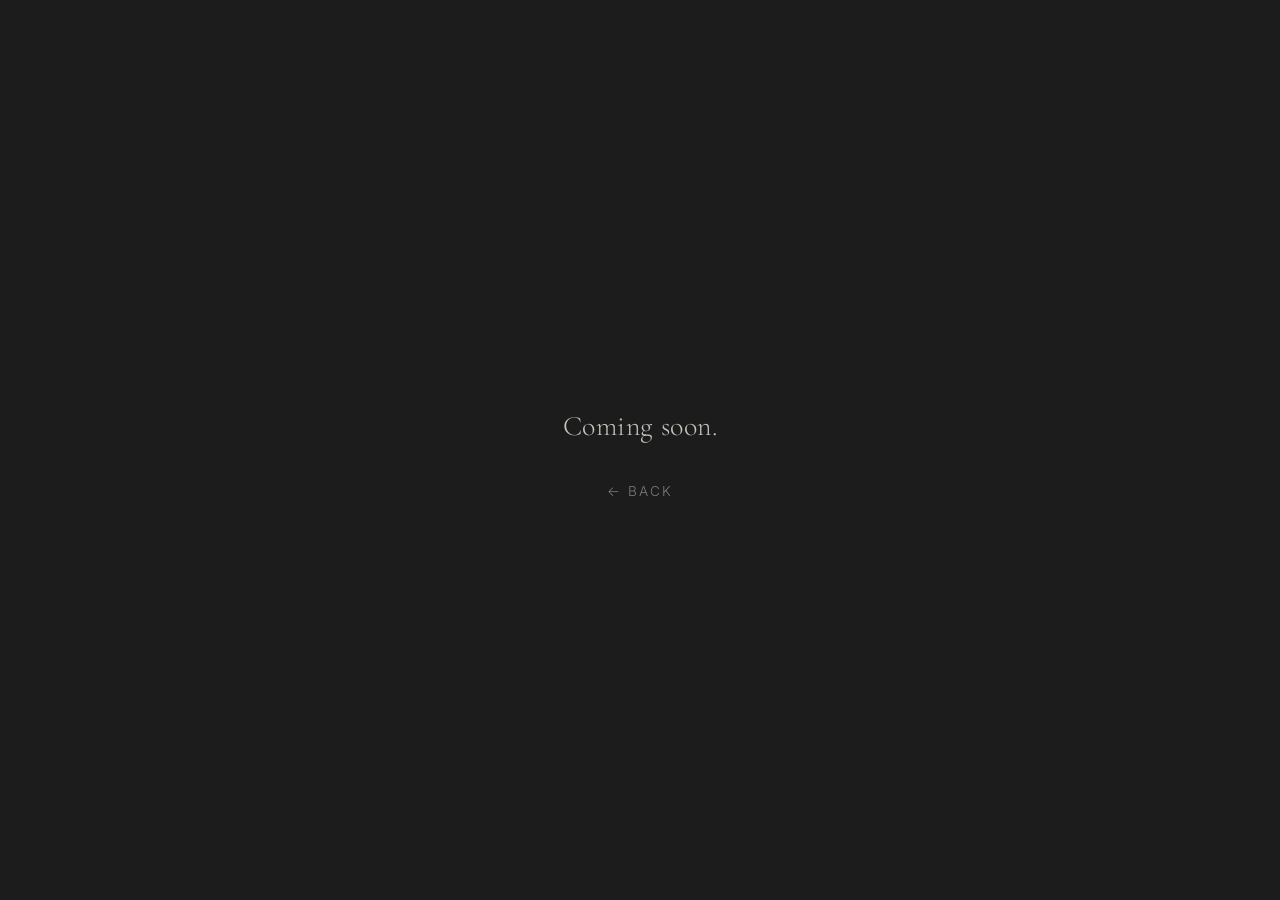
==== projects/index.html @ 2df5ca6d "projects page" ====
<!DOCTYPE html>
<html lang="en">
<head>
  <meta charset="UTF-8" />
  <meta name="viewport" content="width=device-width, initial-scale=1.0" />
  <title>Projects — Architesh Prasad</title>
  <link rel="stylesheet" href="../style.css" />
  <link rel="preconnect" href="https://fonts.googleapis.com" />
  <link rel="preconnect" href="https://fonts.gstatic.com" crossorigin />
  <link href="https://fonts.googleapis.com/css2?family=Cormorant+Garamond:wght@300;400&family=Inter:wght@300;400&display=swap" rel="stylesheet" />
</head>
<body>
  <section class="about">
    <div class="about-inner">
      <p class="about-text">Coming soon.</p>
      <a href="/" class="resume-link">← Back</a>
    </div>
  </section>
</body>
</html>
---- style.css ----
/* ── Reset ── */
*, *::before, *::after { margin: 0; padding: 0; box-sizing: border-box; }

html { overflow-y: scroll; scroll-behavior: smooth; }

body {
  font-family: 'Inter', sans-serif;
  background: #1c1c1c;
  color: #d4d0c8;
  overflow-x: hidden;
}

/* ── Hero ── */
.hero {
  position: relative;
  width: 100%;
  height: 100vh;
  overflow: hidden;
  display: flex;
  align-items: center;
  justify-content: center;
}

.hero-bg {
  position: absolute;
  inset: -10%;

  /* tiny blurred placeholder first, full image second */
  background-image:
    url('website_hero-small.jpg'),
    url('website_hero.webp');

  background-size: cover;
  background-position: center;
  background-color: #2a2a2a;

  transform: scale(1.12);
  transform-origin: center center;
  transition: transform 0.05s linear;
  will-change: transform;
}

.hero-bg::before {
  content: '';
  position: absolute;
  inset: 0;
  background-image: url('website_hero.webp');
  background-size: cover;
  background-position: center;
  opacity: 0;
  animation: heroImageFade 900ms ease-out forwards;
}

.hero-bg::after {
  content: '';
  position: absolute;
  inset: 0;
  background: rgba(0, 0, 0, 0.35);
}

@keyframes heroImageFade {
  to { opacity: 1; }
}

.hero-content {
  position: relative;
  z-index: 2;
  text-align: center;
  pointer-events: none;
}

.name {
  font-family: 'Inter', sans-serif;
  font-weight: 300;
  font-size: clamp(3rem, 10vw, 9rem);
  letter-spacing: 0.12em;
  color: #f0ece4;
  text-transform: none;
}

.scroll-hint {
  position: absolute;
  bottom: 2rem;
  left: 50%;
  transform: translateX(-50%);
  z-index: 2;
  color: rgba(240, 236, 228, 0.5);
  font-size: 1.4rem;
  animation: bob 2s ease-in-out infinite;
  pointer-events: none;
}

@keyframes bob {
  0%, 100% { transform: translateX(-50%) translateY(0); }
  50%       { transform: translateX(-50%) translateY(8px); }
}

/* ── About ── */
.about {
  position: relative;
  min-height: 100vh;
  background: #1c1c1c;
  display: flex;
  align-items: center;
  justify-content: center;
  padding: 6rem 2rem;
}

.about-inner {
  max-width: 640px;
  text-align: center;
  z-index: 1;
  display: flex;
  flex-direction: column;
  align-items: center;
}

.about-text {
  font-family: 'Cormorant Garamond', serif;
  font-size: clamp(1.25rem, 2.5vw, 1.75rem);
  font-weight: 300;
  line-height: 1.8;
  color: #c8c4bc;
  letter-spacing: 0.02em;
}

/* ── Hotty Toddy! ── */
.hotty-toddy {
  text-decoration: none;
  color: inherit;
}

.hotty, .toddy {
  transition: color 0.3s ease, font-weight 0.3s ease, font-size 0.3s ease;
}

.hotty-toddy:hover .hotty {
  color: #CE2029;
  font-weight: 640000;
  font-size: 1.03em;
}

.hotty-toddy:hover .toddy {
  color: #003087;
  font-weight: 640000;
  font-size: 1.03em;
}

/* ── Resume link in about me paragraph ── */
.resume-link {
  display: inline-block;
  margin-top: 2rem;
  font-family: 'Inter', sans-serif;
  font-weight: 300;
  font-size: 0.85rem;
  letter-spacing: 0.15em;
  color: rgba(240, 236, 228, 0.45);
  text-decoration: none;
  text-transform: uppercase;
  transition: color 0.3s ease;
}

.resume-link:hover {
  color: #f0ece4;
}

/* ── Social icons — fixed top right ── */
.social-links {
  position: fixed;
  top: 1.75rem;
  right: 2rem;
  z-index: 100;
  display: flex;
  gap: 1.1rem;
  align-items: center;
}

.social-links a {
  color: rgba(240, 236, 228, 0.45);
  text-decoration: none;
  transition: color 0.3s ease;
  display: flex;
  align-items: center;
}

.social-links a:hover {
  color: #f0ece4;
}

.social-links svg {
  width: 1.3rem;
  height: 1.3rem;
}

/* ── Instagram gradient animation ── */
@keyframes igGradient {
  0%   { color: #f58529; }
  25%  { color: #dd2a7b; }
  50%  { color: #8134af; }
  75%  { color: #515bd4; }
  100% { color: #f58529; }
}

.social-links a[aria-label="Instagram"] svg {
  transition: color 0.3s ease;
}

.social-links a[aria-label="Instagram"]:hover svg {
  animation: igGradient 3s linear infinite;
}

/* -- Linkedin fill animation -- */
.social-links a[aria-label="LinkedIn"] svg {
  transition: color 0.4s ease, background 0.4s ease;
  border-radius: 3px;
}

.social-links a[aria-label="LinkedIn"] svg rect {
  transition: fill 0.4s ease, stroke 0.4s ease;
}

.social-links a[aria-label="LinkedIn"] svg line,
.social-links a[aria-label="LinkedIn"] svg path {
  transition: stroke 0.4s ease;
}

.social-links a[aria-label="LinkedIn"]:hover svg {
  color: #0077B5;
  background: #0077B5;
}

.social-links a[aria-label="LinkedIn"]:hover svg rect {
  fill: #0077B5;
  stroke: #0077B5;
}

.social-links a[aria-label="LinkedIn"]:hover svg line,
.social-links a[aria-label="LinkedIn"]:hover svg path {
  stroke: #ffffff;
}

/* -- Email flip open animation */
.social-links a[aria-label="Email"] svg {
  overflow: visible;
}

.social-links a[aria-label="Email"] svg polyline {
  transform-origin: center center;
  transition: transform 0.3s ease;
}

.social-links a[aria-label="Email"]:hover svg polyline {
  transform: translateY(-16px) rotateX(180deg);
}

/* ──------------------------ Resume page ──----------------- */
.resume-page {
  position: relative;
  width: 100%;
  height: 100vh;
  background: #1c1c1c;
}

.resume-frame {
  width: 100%;
  height: 100%;
  border: none;
}

.resume-download {
  position: fixed;
  top: 1.75rem;
  right: 2rem;
  z-index: 100;
  color: rgba(240, 236, 228, 0.45);
  transition: color 0.3s ease;
  display: flex;
  align-items: center;
}

.resume-download:hover {
  color: #f0ece4;
}

.resume-download svg {
  width: 1.3rem;
  height: 1.3rem;
}


/* ── Download icon animation ── */
.dl-icon {
  width: 1.3rem;
  height: 1.3rem;
  overflow: visible;
}

/* Ring starts as just the bottom arc (like a tray), expands to full circle on hover */
.dl-ring {
  stroke-dasharray: 56.5; /* full circumference of r=9 circle */
  stroke-dashoffset: 42.4; /* hides ~75% so only bottom arc shows */
  transform-origin: center;
  transform: rotate(-45deg);
  transition: stroke-dashoffset 0.4s ease 0.2s, transform 0.4s ease 0.2s;
}

.dl-shaft {
  transition: transform 0.3s ease;
  transform-origin: center;
}

.dl-arrow {
  transition: transform 0.3s ease;
  transform-origin: center;
}

/* On hover: arrow drops down, ring completes */
.resume-download:hover .dl-shaft {
  transform: translateY(2px);
}

.resume-download:hover .dl-arrow {
  transform: translateY(2px);
}

.resume-download:hover .dl-ring {
  stroke-dashoffset: 0;
  transform: rotate(-45deg);
}


/* ──----------------- Protein toggle (main page)──------------------- */
.protein-toggle {
  background: none;
  border: none;
  cursor: pointer;
  padding: 0;
  display: flex;
  align-items: center;
  color: rgba(240, 236, 228, 0.45);
  transition: color 0.3s ease;
}

.protein-toggle:hover {
  color: #f0ece4;
}

.protein-toggle img {
  width: 1.3rem;
  height: 1.3rem;
  opacity: 0.45;
  filter: invert(1);
  transition: filter 1.5s ease, opacity 0.3s ease;
}

.protein-toggle:hover img {
  filter: invert(0);
  opacity: 1;
}

.protein-toggle svg {
  width: 1.3rem;
  height: 1.3rem;
}
/* ── Protein viewer (animation)── */
.protein-viewer {
  position: absolute;
  inset: 0;
  opacity: 0;
  transition: opacity 1.5s ease;
  pointer-events: none;
  z-index: 0;
}

.about.protein-active .protein-viewer {
  opacity: 1;
  pointer-events: auto;
}





/* ── Reduced motion (last block always)── */

@media (prefers-reduced-motion: reduce) {
  .hero-bg { transition: none; }
  .scroll-hint { animation: none; }
  .social-links a[aria-label="Instagram"] svg { animation: none; }
}
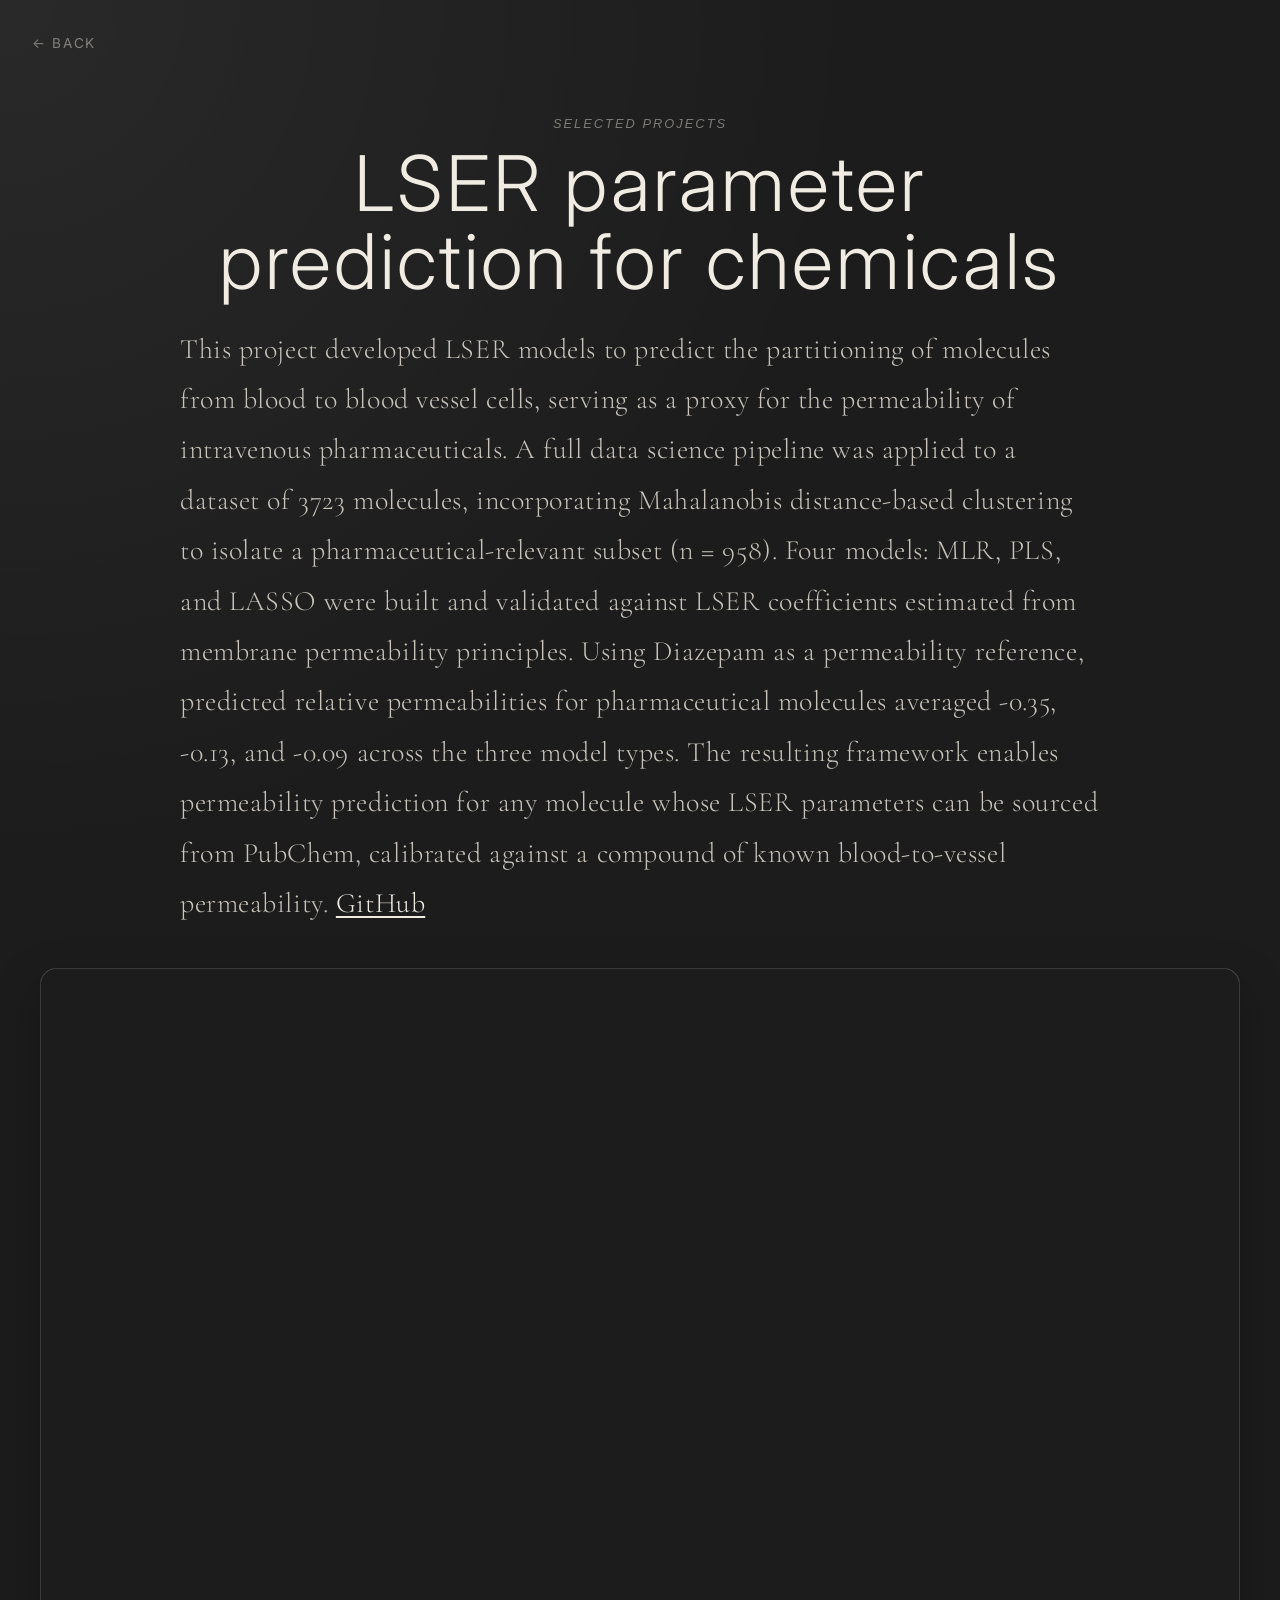
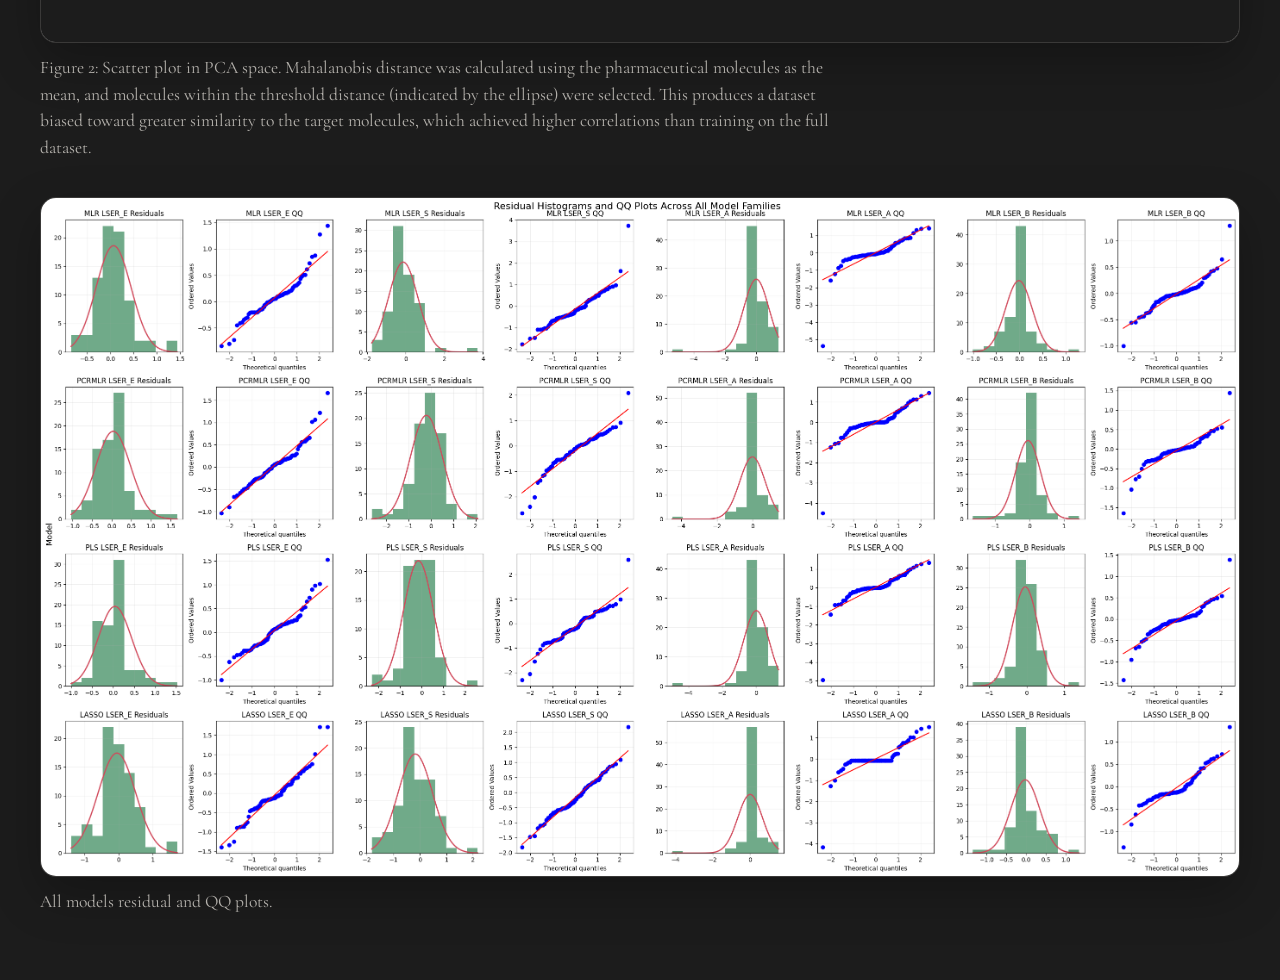
==== commit fb17c8f4: "Build LSER projects page" ====
--- a/projects/index.html
+++ b/projects/index.html
@@ -10,11 +10,42 @@
   <link href="https://fonts.googleapis.com/css2?family=Cormorant+Garamond:wght@300;400&family=Inter:wght@300;400&display=swap" rel="stylesheet" />
 </head>
 <body>
-  <section class="about">
-    <div class="about-inner">
-      <p class="about-text">Coming soon.</p>
-      <a href="/" class="resume-link">← Back</a>
-    </div>
-  </section>
+  <main class="project-page">
+    <a href="/" class="project-back">← Back</a>
+
+    <section class="project-hero">
+      <p class="project-kicker">Selected Projects</p>
+      <h1 class="project-title">LSER parameter prediction for chemicals</h1>
+      <p class="project-description about-text">
+        This project developed LSER models to predict the partitioning of molecules from blood to blood vessel cells, serving as a proxy for the permeability of intravenous pharmaceuticals. A full data science pipeline was applied to a dataset of 3723 molecules, incorporating Mahalanobis distance-based clustering to isolate a pharmaceutical-relevant subset (n = 958). Four models: MLR, PLS, and LASSO were built and validated against LSER coefficients estimated from membrane permeability principles. Using Diazepam as a permeability reference, predicted relative permeabilities for pharmaceutical molecules averaged -0.35, -0.13, and -0.09 across the three model types. The resulting framework enables permeability prediction for any molecule whose LSER parameters can be sourced from PubChem, calibrated against a compound of known blood-to-vessel permeability. <a href="https://github.com/archiitectures/LSER-Prediction-for-Chemicals/" target="_blank" rel="noreferrer" class="project-link">GitHub</a>
+      </p>
+    </section>
+
+    <section class="project-figures" aria-label="Project figures">
+      <article class="figure-card">
+        <div class="figure-frame figure-frame--interactive">
+          <iframe
+            class="figure-embed"
+            src="./lser-figures/interactive_mahalanobis_pca.html"
+            title="Interactive Mahalanobis PCA figure"
+            loading="lazy"
+          ></iframe>
+        </div>
+        <p class="figure-caption">Figure 2: Scatter plot in PCA space. Mahalanobis distance was calculated using the pharmaceutical molecules as the mean, and molecules within the threshold distance (indicated by the ellipse) were selected. This produces a dataset biased toward greater similarity to the target molecules, which achieved higher correlations than training on the full dataset.</p>
+      </article>
+
+      <article class="figure-card">
+        <div class="figure-frame">
+          <img
+            class="figure-image"
+            src="./lser-figures/all_models_residuals_and_qq.png"
+            alt="All models residuals and QQ figure"
+            loading="lazy"
+          />
+        </div>
+        <p class="figure-caption">All models residual and QQ plots.</p>
+      </article>
+    </section>
+  </main>
 </body>
-</html>+</html>
--- a/style.css
+++ b/style.css
@@ -377,9 +377,148 @@
   pointer-events: auto;
 }
 
-
-
-
+/* ── Projects page ── */
+.project-page {
+  min-height: 100vh;
+  padding: 2rem 2rem 4rem;
+  background:
+    radial-gradient(circle at top left, rgba(255, 255, 255, 0.06), transparent 30%),
+    #1c1c1c;
+  color: #d4d0c8;
+}
+
+.project-back {
+  display: inline-block;
+  color: rgba(240, 236, 228, 0.45);
+  text-decoration: none;
+  font-family: 'Inter', sans-serif;
+  font-size: 0.85rem;
+  letter-spacing: 0.12em;
+  text-transform: uppercase;
+  transition: color 0.3s ease;
+}
+
+.project-back:hover {
+  color: #f0ece4;
+}
+
+.project-hero {
+  max-width: 920px;
+  margin: 4rem auto 2.5rem;
+}
+
+.project-kicker {
+  font-family: 'Inter', sans-serif;
+  font-size: 0.8rem;
+  letter-spacing: 0.16em;
+  text-transform: uppercase;
+  color: rgba(240, 236, 228, 0.45);
+  margin-bottom: 0.85rem;
+  text-align: center;
+  font-style: italic;
+}
+
+.project-title {
+  font-family: 'Inter', sans-serif;
+  font-weight: 300;
+  font-size: clamp(2.5rem, 6vw, 5.5rem);
+  letter-spacing: 0.04em;
+  color: #f0ece4;
+  line-height: 1.02;
+  width: 100%;
+  max-width: none;
+  text-align: center;
+}
+
+.project-description {
+  max-width: 920px;
+  margin-top: 1.4rem;
+}
+
+.project-link {
+  color: #f0ece4;
+  text-decoration: underline;
+  text-underline-offset: 0.15em;
+}
+
+.project-figures {
+  max-width: 1200px;
+  margin: 0 auto;
+  display: grid;
+  grid-template-columns: 1fr;
+  gap: 2.25rem;
+  align-items: start;
+}
+
+.figure-card {
+  display: flex;
+  flex-direction: column;
+  gap: 0.75rem;
+}
+
+.figure-frame {
+  width: 100%;
+  border: 1px solid rgba(240, 236, 228, 0.12);
+  border-radius: 1rem;
+  overflow: hidden;
+  background: rgba(255, 255, 255, 0.02);
+  box-shadow: 0 18px 48px rgba(0, 0, 0, 0.25);
+}
+
+.figure-frame--interactive {
+  aspect-ratio: 16 / 9;
+}
+
+.figure-embed {
+  width: 100%;
+  height: 100%;
+  min-height: 640px;
+  border: 0;
+  display: block;
+  background: #ffffff;
+}
+
+.figure-image {
+  width: 100%;
+  height: auto;
+  display: block;
+}
+
+.figure-caption {
+  font-family: 'Cormorant Garamond', serif;
+  font-size: 1.1rem;
+  line-height: 1.5;
+  color: rgba(240, 236, 228, 0.72);
+  max-width: 100ch;
+}
+
+@media (max-width: 900px) {
+  .project-page {
+    padding-inline: 1.2rem;
+  }
+
+  .project-hero {
+    margin-top: 2.5rem;
+  }
+
+  .figure-embed {
+    min-height: 480px;
+  }
+}
+
+@media (max-width: 640px) {
+  .project-page {
+    padding-top: 1.2rem;
+  }
+
+  .project-title {
+    max-width: none;
+  }
+
+  .figure-embed {
+    min-height: 360px;
+  }
+}
 
 /* ── Reduced motion (last block always)── */
 
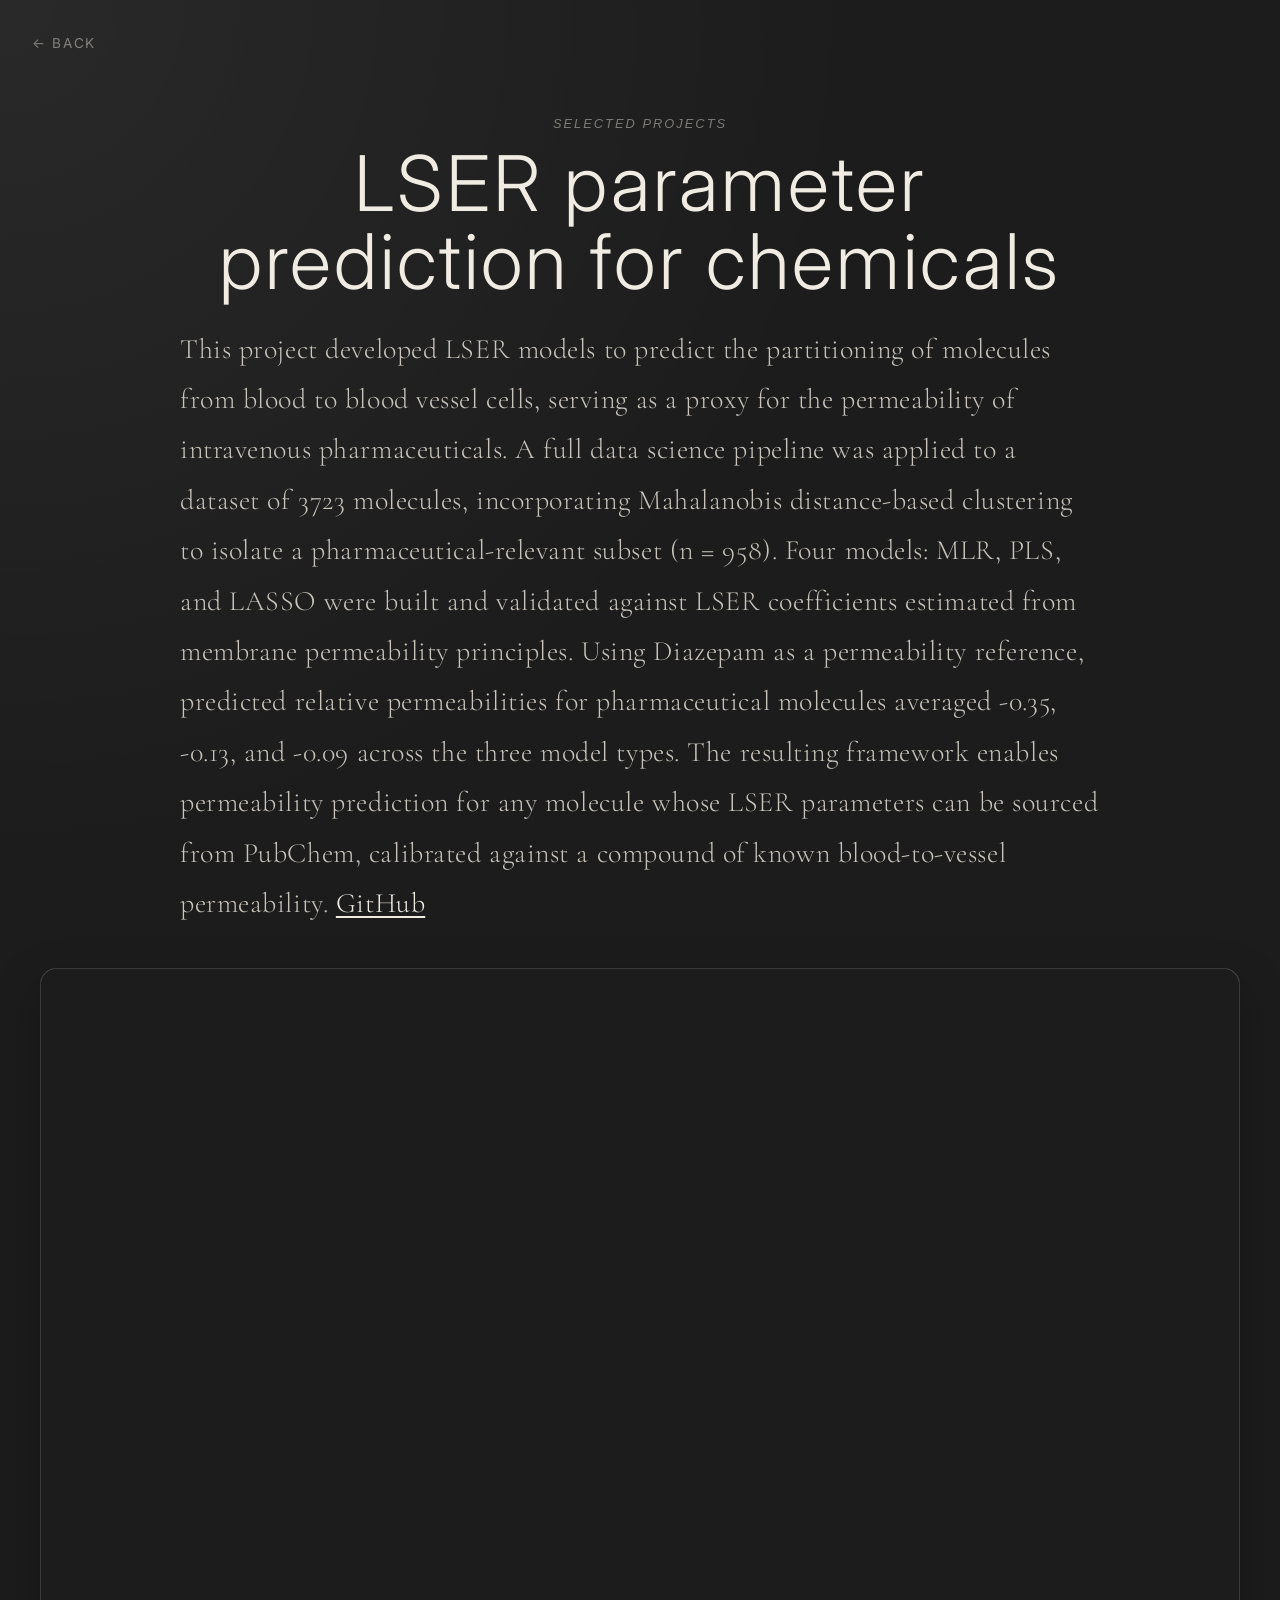
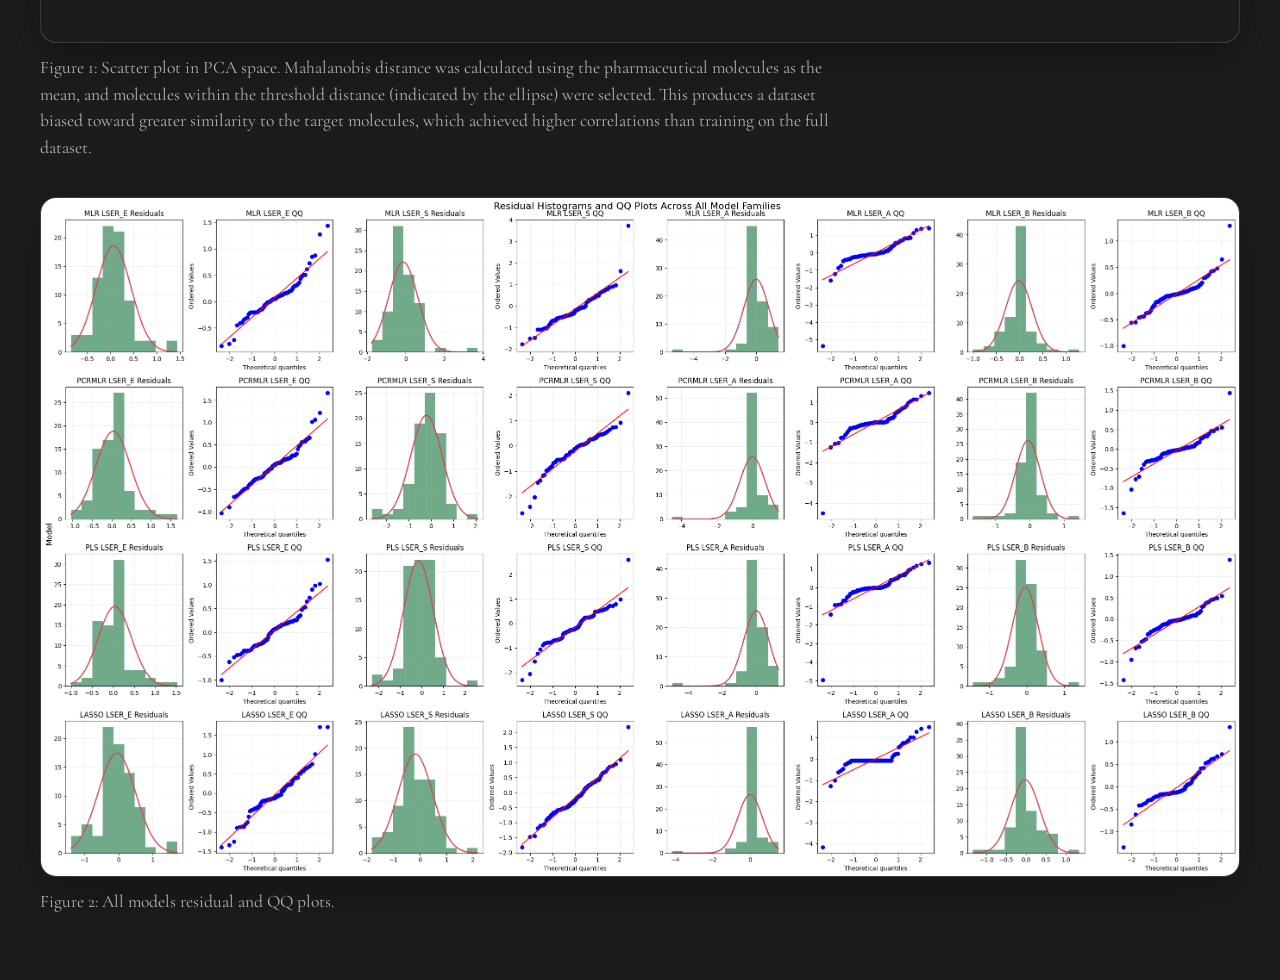
==== commit 20f59e0a: "deploy" ====
--- a/projects/index.html
+++ b/projects/index.html
@@ -31,7 +31,7 @@
             loading="lazy"
           ></iframe>
         </div>
-        <p class="figure-caption">Figure 2: Scatter plot in PCA space. Mahalanobis distance was calculated using the pharmaceutical molecules as the mean, and molecules within the threshold distance (indicated by the ellipse) were selected. This produces a dataset biased toward greater similarity to the target molecules, which achieved higher correlations than training on the full dataset.</p>
+        <p class="figure-caption">Figure 1: Scatter plot in PCA space. Mahalanobis distance was calculated using the pharmaceutical molecules as the mean, and molecules within the threshold distance (indicated by the ellipse) were selected. This produces a dataset biased toward greater similarity to the target molecules, which achieved higher correlations than training on the full dataset.</p>
       </article>
 
       <article class="figure-card">
@@ -43,7 +43,7 @@
             loading="lazy"
           />
         </div>
-        <p class="figure-caption">All models residual and QQ plots.</p>
+        <p class="figure-caption">Figure 2: All models residual and QQ plots.</p>
       </article>
     </section>
   </main>
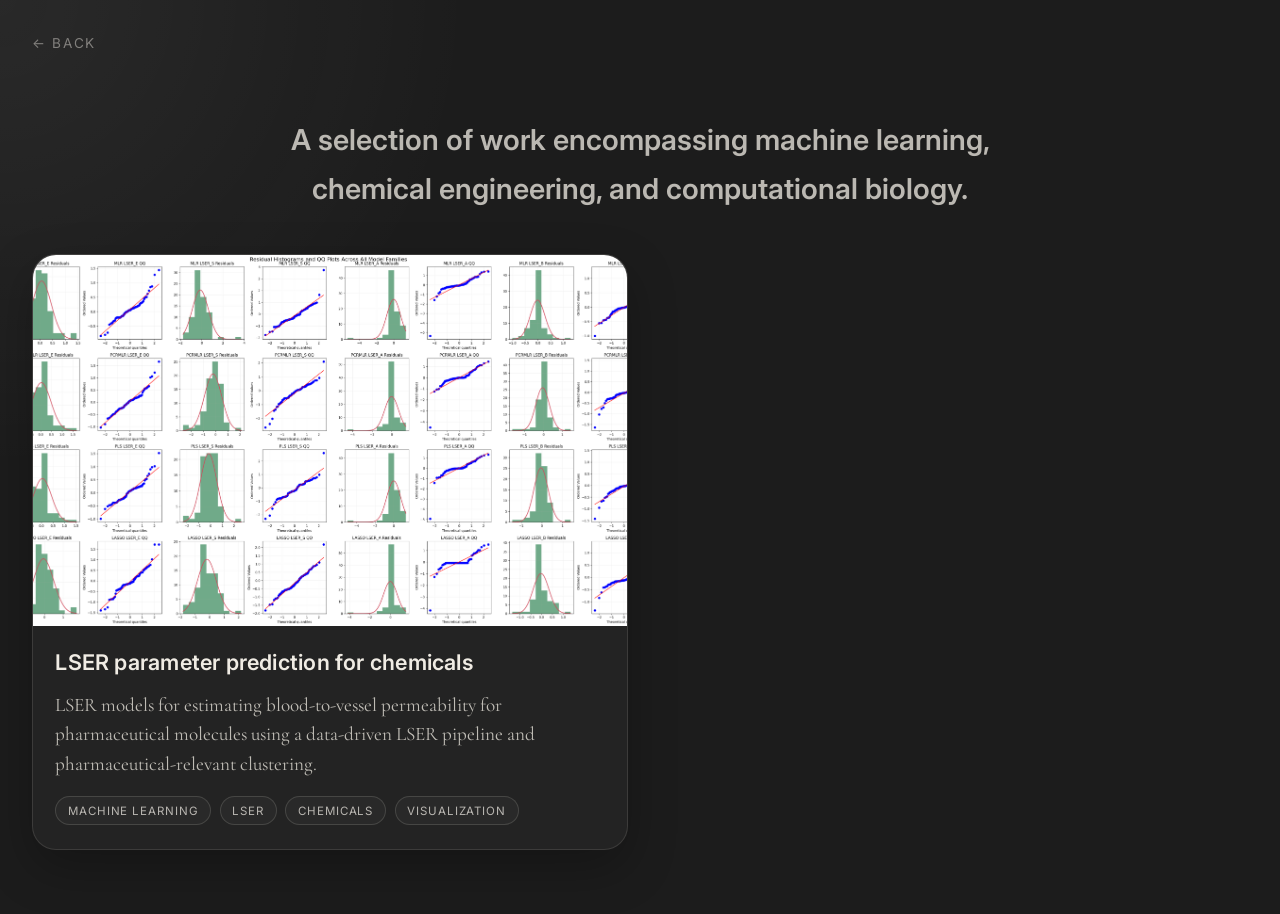
==== commit 793220d9: "Refine projects index intro" ====
--- a/projects/index.html
+++ b/projects/index.html
@@ -7,44 +7,46 @@
   <link rel="stylesheet" href="../style.css" />
   <link rel="preconnect" href="https://fonts.googleapis.com" />
   <link rel="preconnect" href="https://fonts.gstatic.com" crossorigin />
-  <link href="https://fonts.googleapis.com/css2?family=Cormorant+Garamond:wght@300;400&family=Inter:wght@300;400&display=swap" rel="stylesheet" />
+  <link href="https://fonts.googleapis.com/css2?family=Cormorant+Garamond:wght@300;400&family=Inter:wght@300;400;500;600&display=swap" rel="stylesheet" />
 </head>
 <body>
-  <main class="project-page">
+  <main class="projects-index">
     <a href="/" class="project-back">← Back</a>
 
-    <section class="project-hero">
-      <p class="project-kicker">Selected Projects</p>
-      <h1 class="project-title">LSER parameter prediction for chemicals</h1>
-      <p class="project-description about-text">
-        This project developed LSER models to predict the partitioning of molecules from blood to blood vessel cells, serving as a proxy for the permeability of intravenous pharmaceuticals. A full data science pipeline was applied to a dataset of 3723 molecules, incorporating Mahalanobis distance-based clustering to isolate a pharmaceutical-relevant subset (n = 958). Four models: MLR, PLS, and LASSO were built and validated against LSER coefficients estimated from membrane permeability principles. Using Diazepam as a permeability reference, predicted relative permeabilities for pharmaceutical molecules averaged -0.35, -0.13, and -0.09 across the three model types. The resulting framework enables permeability prediction for any molecule whose LSER parameters can be sourced from PubChem, calibrated against a compound of known blood-to-vessel permeability. <a href="https://github.com/archiitectures/LSER-Prediction-for-Chemicals/" target="_blank" rel="noreferrer" class="project-link">GitHub</a>
+    <section class="projects-header">
+      <p class="projects-intro">
+        A selection of work encompassing machine learning, chemical engineering, and computational biology.
       </p>
     </section>
 
-    <section class="project-figures" aria-label="Project figures">
-      <article class="figure-card">
-        <div class="figure-frame figure-frame--interactive">
+    <section class="project-grid" aria-label="Project cards">
+      <a class="project-card" href="./lser/">
+        <div class="project-card-media">
+          <img
+            class="project-card-poster"
+            src="./lser/assets/preview.png"
+            alt="LSER project preview poster"
+          />
           <iframe
-            class="figure-embed"
-            src="./lser-figures/interactive_mahalanobis_pca.html"
-            title="Interactive Mahalanobis PCA figure"
+            class="project-card-hover"
+            src="./lser/assets/preview.html"
+            title="LSER interactive preview"
             loading="lazy"
           ></iframe>
         </div>
-        <p class="figure-caption">Figure 1: Scatter plot in PCA space. Mahalanobis distance was calculated using the pharmaceutical molecules as the mean, and molecules within the threshold distance (indicated by the ellipse) were selected. This produces a dataset biased toward greater similarity to the target molecules, which achieved higher correlations than training on the full dataset.</p>
-      </article>
-
-      <article class="figure-card">
-        <div class="figure-frame">
-          <img
-            class="figure-image"
-            src="./lser-figures/all_models_residuals_and_qq.png"
-            alt="All models residuals and QQ figure"
-            loading="lazy"
-          />
+        <div class="project-card-body">
+          <h2 class="project-card-title">LSER parameter prediction for chemicals</h2>
+          <p class="project-card-description">
+            LSER models for estimating blood-to-vessel permeability for pharmaceutical molecules using a data-driven LSER pipeline and pharmaceutical-relevant clustering.
+          </p>
+          <div class="project-card-tags" aria-label="Project tags">
+            <span class="project-tag">Machine Learning</span>
+            <span class="project-tag">LSER</span>
+            <span class="project-tag">Chemicals</span>
+            <span class="project-tag">Visualization</span>
+          </div>
         </div>
-        <p class="figure-caption">Figure 2: All models residual and QQ plots.</p>
-      </article>
+      </a>
     </section>
   </main>
 </body>
--- a/style.css
+++ b/style.css
@@ -377,7 +377,137 @@
   pointer-events: auto;
 }
 
-/* ── Projects page ── */
+/* ── Projects index ── */
+.projects-index {
+  min-height: 100vh;
+  padding: 2rem 2rem 4rem;
+  background:
+    radial-gradient(circle at top left, rgba(255, 255, 255, 0.06), transparent 30%),
+    #1c1c1c;
+  color: #d4d0c8;
+}
+
+.projects-header {
+  max-width: 980px;
+  margin: 4rem auto 2.5rem;
+  text-align: center;
+}
+
+.projects-intro {
+  max-width: 760px;
+  margin: 0 auto;
+  font-family: 'Inter', sans-serif;
+  font-size: 1.8rem;
+  line-height: 1.7;
+  color: rgba(240, 236, 228, 0.75);
+  font-weight: 600;
+}
+
+.project-grid {
+  max-width: 1240px;
+  margin: 0 auto;
+  display: grid;
+  grid-template-columns: repeat(2, minmax(0, 1fr));
+  gap: 1.5rem;
+}
+
+.project-card {
+  position: relative;
+  display: flex;
+  flex-direction: column;
+  border-radius: 1.5rem;
+  overflow: hidden;
+  text-decoration: none;
+  color: inherit;
+  background: rgba(255, 255, 255, 0.03);
+  border: 1px solid rgba(240, 236, 228, 0.12);
+  box-shadow: 0 18px 48px rgba(0, 0, 0, 0.25);
+  min-height: 520px;
+}
+
+.project-card-media {
+  position: relative;
+  aspect-ratio: 16 / 10;
+  background: #1c1c1c;
+  overflow: hidden;
+}
+
+.project-card-poster,
+.project-card-hover {
+  position: absolute;
+  inset: 0;
+  width: 100%;
+  height: 100%;
+}
+
+.project-card-poster {
+  object-fit: cover;
+  transition: opacity 0.35s ease, transform 0.35s ease;
+}
+
+.project-card-hover {
+  border: 0;
+  opacity: 0;
+  transition: opacity 0.35s ease, transform 0.35s ease;
+  pointer-events: none;
+  background: #1c1c1c;
+}
+
+.project-card:hover .project-card-poster,
+.project-card:focus-visible .project-card-poster {
+  opacity: 0;
+  transform: scale(1.02);
+}
+
+.project-card:hover .project-card-hover,
+.project-card:focus-visible .project-card-hover {
+  opacity: 1;
+  transform: scale(1.02);
+}
+
+.project-card-body {
+  display: flex;
+  flex-direction: column;
+  gap: 1rem;
+  padding: 1.4rem 1.4rem 1.5rem;
+}
+
+.project-card-title {
+  font-family: 'Inter', sans-serif;
+  font-weight: 600;
+  font-size: 1.35rem;
+  letter-spacing: 0.01em;
+  color: #f0ece4;
+}
+
+.project-card-description {
+  font-family: 'Cormorant Garamond', serif;
+  font-size: 1.2rem;
+  line-height: 1.55;
+  color: rgba(240, 236, 228, 0.76);
+}
+
+.project-card-tags {
+  display: flex;
+  flex-wrap: wrap;
+  gap: 0.55rem;
+}
+
+.project-tag {
+  display: inline-flex;
+  align-items: center;
+  padding: 0.42rem 0.72rem;
+  border-radius: 999px;
+  border: 1px solid rgba(240, 236, 228, 0.14);
+  background: rgba(255, 255, 255, 0.03);
+  font-family: 'Inter', sans-serif;
+  font-size: 0.72rem;
+  letter-spacing: 0.08em;
+  text-transform: uppercase;
+  color: rgba(240, 236, 228, 0.72);
+}
+
+/* ── Project detail page ── */
 .project-page {
   min-height: 100vh;
   padding: 2rem 2rem 4rem;
@@ -493,26 +623,41 @@
 }
 
 @media (max-width: 900px) {
+  .projects-index,
   .project-page {
     padding-inline: 1.2rem;
   }
 
+  .projects-header,
   .project-hero {
     margin-top: 2.5rem;
   }
 
+  .project-grid {
+    grid-template-columns: 1fr;
+  }
+
+  .project-card {
+    min-height: 480px;
+  }
+
   .figure-embed {
     min-height: 480px;
   }
 }
 
 @media (max-width: 640px) {
+  .projects-index,
   .project-page {
     padding-top: 1.2rem;
   }
 
   .project-title {
     max-width: none;
+  }
+
+  .project-card {
+    min-height: 440px;
   }
 
   .figure-embed {
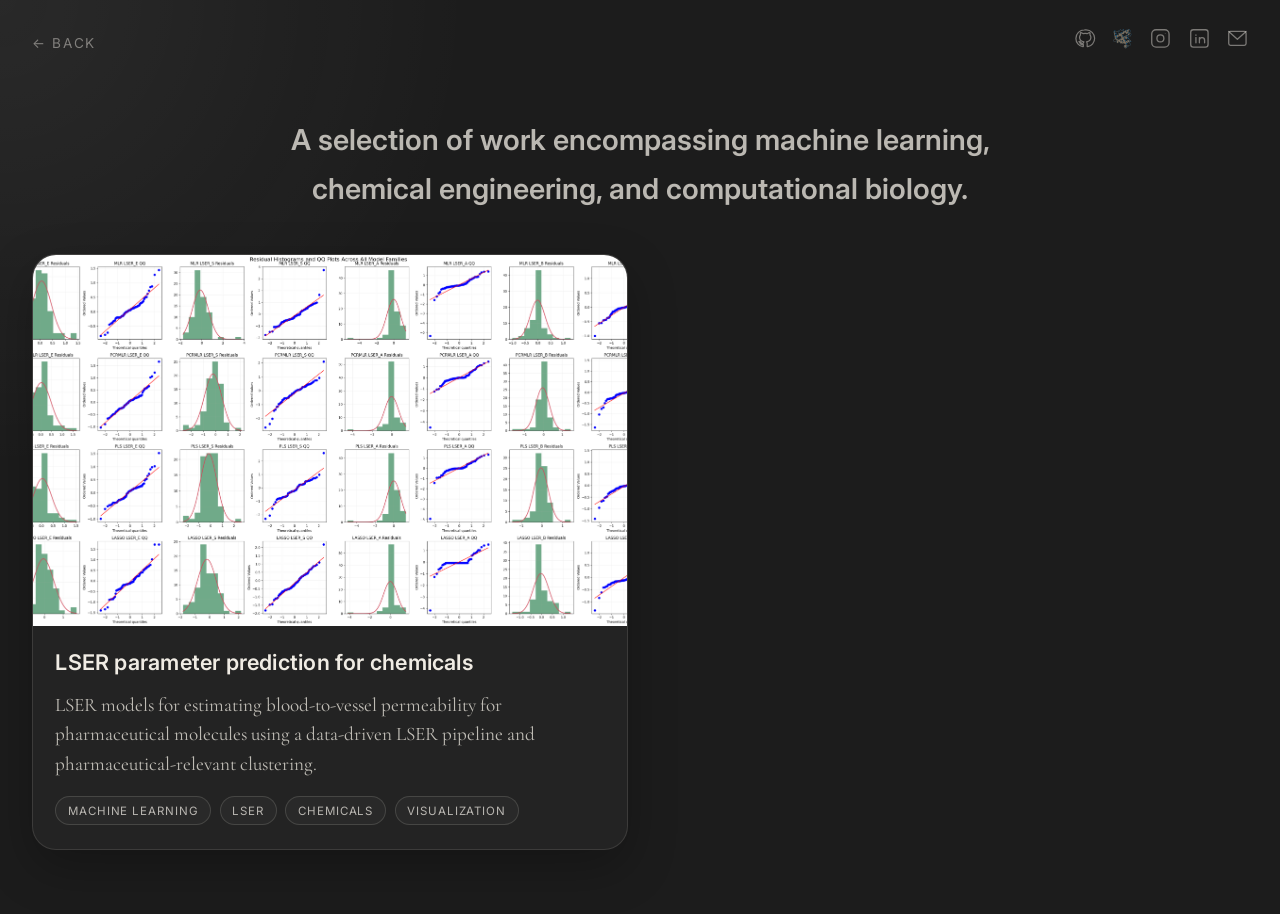
==== commit e6e63871: "Simplify GitHub icon" ====
--- a/projects/index.html
+++ b/projects/index.html
@@ -8,8 +8,10 @@
   <link rel="preconnect" href="https://fonts.googleapis.com" />
   <link rel="preconnect" href="https://fonts.gstatic.com" crossorigin />
   <link href="https://fonts.googleapis.com/css2?family=Cormorant+Garamond:wght@300;400&family=Inter:wght@300;400;500;600&display=swap" rel="stylesheet" />
+  <script src="https://3Dmol.csb.pitt.edu/build/3Dmol-min.js"></script>
 </head>
 <body>
+  <div id="proteinViewer" class="protein-viewer"></div>
   <main class="projects-index">
     <a href="/" class="project-back">← Back</a>
 
@@ -49,5 +51,39 @@
       </a>
     </section>
   </main>
+
+  <nav class="social-links">
+    <a href="https://github.com/archiitectures" target="_blank" rel="noreferrer" aria-label="GitHub" class="github-link">
+      <svg class="github-icon" viewBox="0 0 24 24" fill="none" aria-hidden="true" stroke="currentColor" stroke-width="1.4" stroke-linecap="round" stroke-linejoin="round">
+        <path d="M12 2.2c-5.4 0-9.8 4.4-9.8 9.8 0 4.8 3.4 8.8 8 9.6.4.1.6-.2.6-.5v-2.1c-3.1.7-3.7-1.4-3.7-1.4-.5-1.1-1.1-1.5-1.1-1.5-.9-.6.1-.6.1-.6 1 .1 1.6 1 1.6 1 .9 1.6 2.5 1.1 3.1.9.1-.7.4-1.1.7-1.4-2.5-.3-5.1-1.2-5.1-5.2 0-1.1.4-2 1.1-2.8-.1-.3-.5-1.3.1-2.6 0 0 .9-.3 2.8 1.1a9.7 9.7 0 0 1 5.1 0c1.9-1.4 2.8-1.1 2.8-1.1.6 1.3.2 2.3.1 2.6.7.8 1.1 1.7 1.1 2.8 0 4-2.6 4.9-5.1 5.2.4.4.8 1 .8 2v3c0 .3.2.6.6.5 4.6-.8 8-4.8 8-9.6 0-5.4-4.4-9.8-9.8-9.8Z"/>
+      </svg>
+    </a>
+    <button class="protein-toggle" id="proteinToggle" aria-label="Toggle protein background">
+      <img src="../protein_bg_icon.svg" alt="" />
+    </button>
+    <a href="https://instagram.com/archiitectures" target="_blank" rel="noreferrer" aria-label="Instagram">
+      <svg xmlns="http://www.w3.org/2000/svg" viewBox="0 0 24 24" fill="none" stroke="currentColor" stroke-width="1.5" stroke-linecap="round" stroke-linejoin="round">
+        <rect x="2" y="2" width="20" height="20" rx="5" ry="5"/>
+        <circle cx="12" cy="12" r="4"/>
+        <circle cx="17.5" cy="6.5" r="0.5" fill="currentColor" stroke="none"/>
+      </svg>
+    </a>
+    <a href="https://www.linkedin.com/in/architesh/" target="_blank" rel="noreferrer" aria-label="LinkedIn">
+      <svg xmlns="http://www.w3.org/2000/svg" viewBox="0 0 24 24" fill="none" stroke="currentColor" stroke-width="1.5" stroke-linecap="round" stroke-linejoin="round">
+        <rect x="2" y="2" width="20" height="20" rx="3"/>
+        <line x1="8" y1="11" x2="8" y2="17"/>
+        <line x1="8" y1="8" x2="8" y2="8.5"/>
+        <path d="M12 11v6M12 14a3 3 0 0 1 6 0v3"/>
+      </svg>
+    </a>
+    <a href="mailto:archiitectures@gmail.com" aria-label="Email">
+      <svg xmlns="http://www.w3.org/2000/svg" viewBox="0 0 24 24" fill="none" stroke="currentColor" stroke-width="1.5" stroke-linecap="round" stroke-linejoin="round">
+        <rect x="2" y="4" width="20" height="16" rx="2"/>
+        <polyline points="2,4 12,13 22,4"/>
+      </svg>
+    </a>
+  </nav>
+
+  <script src="../script.js"></script>
 </body>
 </html>
--- a/style.css
+++ b/style.css
@@ -192,6 +192,15 @@
   height: 1.3rem;
 }
 
+.github-link {
+  display: flex;
+  align-items: center;
+}
+
+.github-icon {
+  overflow: visible;
+}
+
 /* ── Instagram gradient animation ── */
 @keyframes igGradient {
   0%   { color: #f58529; }
@@ -354,6 +363,11 @@
 }
 
 .protein-toggle:hover img {
+  filter: invert(0);
+  opacity: 1;
+}
+
+.protein-toggle.active img {
   filter: invert(0);
   opacity: 1;
 }
@@ -372,7 +386,8 @@
   z-index: 0;
 }
 
-.about.protein-active .protein-viewer {
+.about.protein-active .protein-viewer,
+body.protein-active .protein-viewer {
   opacity: 1;
   pointer-events: auto;
 }
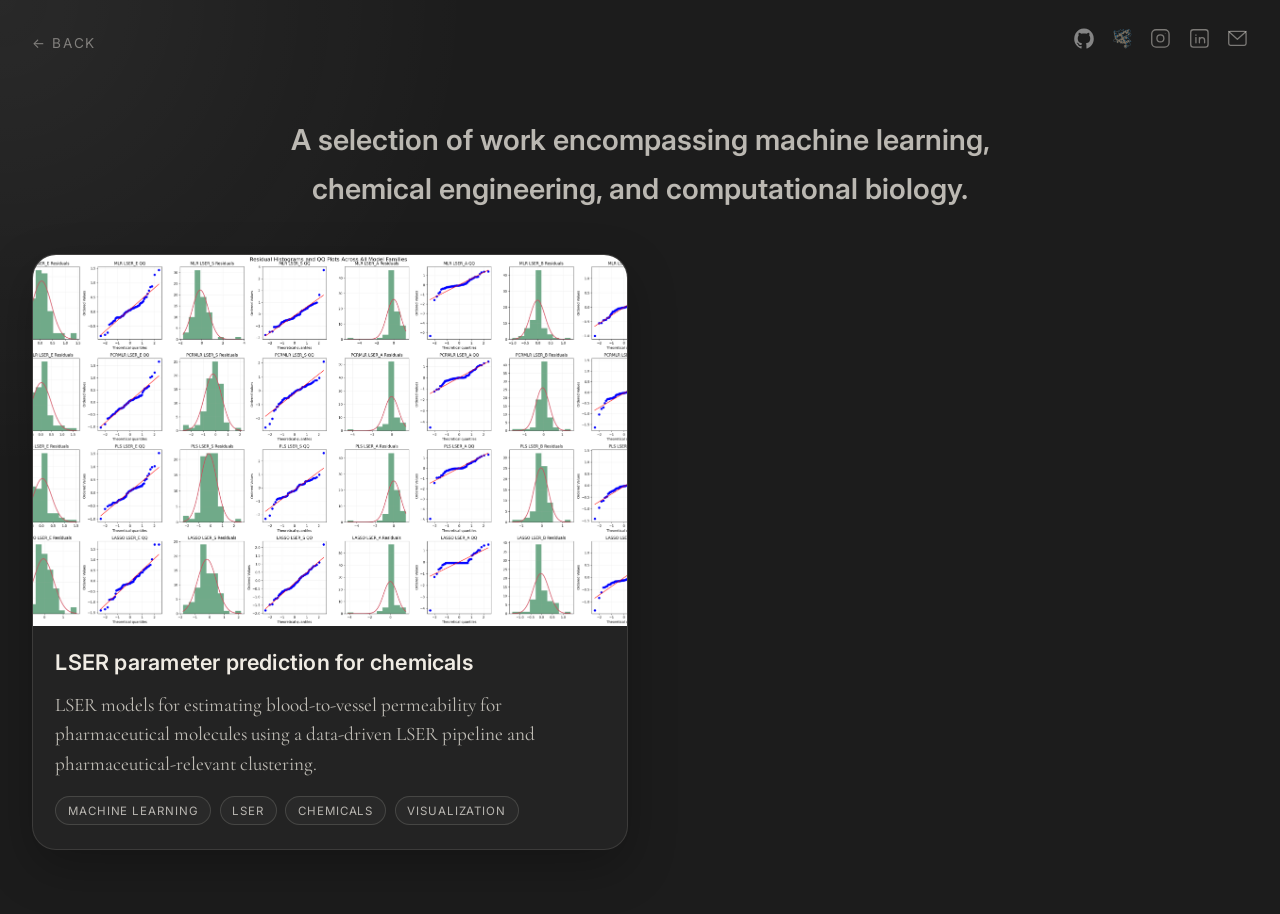
==== commit c25acf6f: "Refine GitHub icon assets" ====
--- a/projects/index.html
+++ b/projects/index.html
@@ -54,12 +54,18 @@
 
   <nav class="social-links">
     <a href="https://github.com/archiitectures" target="_blank" rel="noreferrer" aria-label="GitHub" class="github-link">
-      <svg class="github-icon" viewBox="0 0 24 24" fill="none" aria-hidden="true" stroke="currentColor" stroke-width="1.4" stroke-linecap="round" stroke-linejoin="round">
-        <path d="M12 2.2c-5.4 0-9.8 4.4-9.8 9.8 0 4.8 3.4 8.8 8 9.6.4.1.6-.2.6-.5v-2.1c-3.1.7-3.7-1.4-3.7-1.4-.5-1.1-1.1-1.5-1.1-1.5-.9-.6.1-.6.1-.6 1 .1 1.6 1 1.6 1 .9 1.6 2.5 1.1 3.1.9.1-.7.4-1.1.7-1.4-2.5-.3-5.1-1.2-5.1-5.2 0-1.1.4-2 1.1-2.8-.1-.3-.5-1.3.1-2.6 0 0 .9-.3 2.8 1.1a9.7 9.7 0 0 1 5.1 0c1.9-1.4 2.8-1.1 2.8-1.1.6 1.3.2 2.3.1 2.6.7.8 1.1 1.7 1.1 2.8 0 4-2.6 4.9-5.1 5.2.4.4.8 1 .8 2v3c0 .3.2.6.6.5 4.6-.8 8-4.8 8-9.6 0-5.4-4.4-9.8-9.8-9.8Z"/>
-      </svg>
+      <span class="github-static">
+        <img src="../assets/icons/Github.svg" alt="" aria-hidden="true" />
+      </span>
+      <span class="github-hover">
+        <video class="github-hover-video" muted loop playsinline preload="metadata" aria-hidden="true">
+          <source src="../assets/icons/Github.webm" type="video/webm" />
+        </video>
+        <img class="github-hover-gif" src="../assets/icons/Github.gif" alt="" aria-hidden="true" />
+      </span>
     </a>
     <button class="protein-toggle" id="proteinToggle" aria-label="Toggle protein background">
-      <img src="../protein_bg_icon.svg" alt="" />
+      <img src="../assets/icons/protein_bg_icon.svg" alt="" />
     </button>
     <a href="https://instagram.com/archiitectures" target="_blank" rel="noreferrer" aria-label="Instagram">
       <svg xmlns="http://www.w3.org/2000/svg" viewBox="0 0 24 24" fill="none" stroke="currentColor" stroke-width="1.5" stroke-linecap="round" stroke-linejoin="round">
--- a/style.css
+++ b/style.css
@@ -193,12 +193,69 @@
 }
 
 .github-link {
-  display: flex;
-  align-items: center;
-}
-
-.github-icon {
+  position: relative;
+  box-sizing: border-box;
+  width: 1.3rem;
+  height: 1.3rem;
+  border: 0;
+  border-radius: 0;
   overflow: visible;
+  justify-content: center;
+  align-items: center;
+  background: transparent;
+  transition: opacity 0.3s ease, color 0.3s ease;
+}
+
+.github-link:hover,
+.github-link:focus-visible {
+  color: #f0ece4;
+}
+
+.github-static,
+.github-hover {
+  position: absolute;
+  inset: 0;
+  display: grid;
+  place-items: center;
+  transition: opacity 0.2s ease;
+}
+
+.github-static img,
+.github-hover-video,
+.github-hover-gif {
+  width: 100%;
+  height: 100%;
+  object-fit: contain;
+  display: block;
+  filter: brightness(0) saturate(100%) invert(0.52);
+}
+
+.github-hover {
+  display: none;
+  opacity: 0;
+  pointer-events: none;
+}
+
+.github-hover-gif {
+  opacity: 0;
+}
+
+.github-link.is-hovering .github-static {
+  opacity: 0;
+}
+
+.github-link.is-hovering .github-hover {
+  display: grid;
+  opacity: 1;
+  pointer-events: auto;
+}
+
+.github-link.is-hovering.github-gif-fallback .github-hover-video {
+  display: none;
+}
+
+.github-link.is-hovering.github-gif-fallback .github-hover-gif {
+  opacity: 1;
 }
 
 /* ── Instagram gradient animation ── */
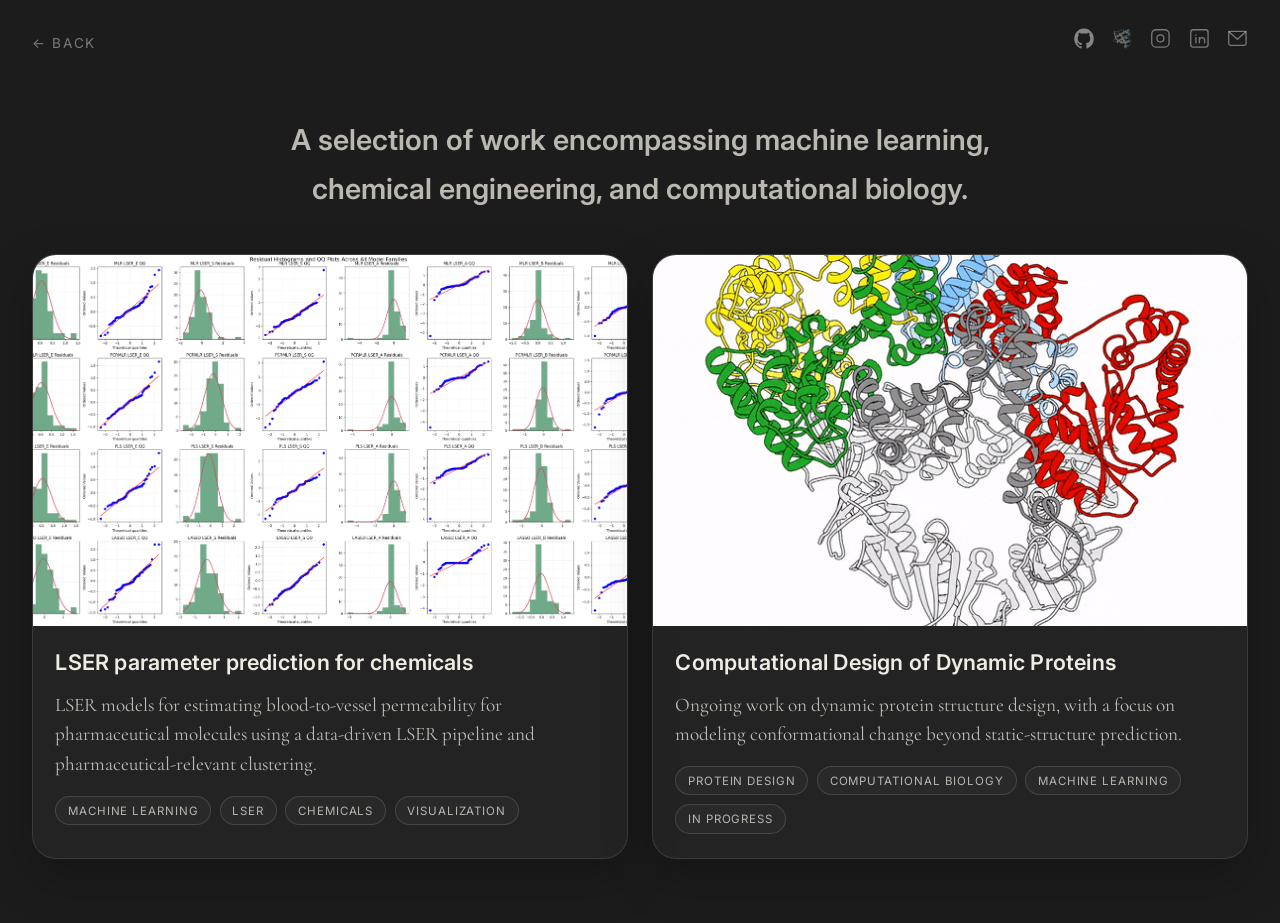
==== commit 5d3436e5: "Add dynamic proteins project" ====
--- a/projects/index.html
+++ b/projects/index.html
@@ -49,6 +49,34 @@
           </div>
         </div>
       </a>
+
+      <a class="project-card project-card--gif-preview" href="./dynamic-proteins/" aria-label="Computational Design of Dynamic Proteins">
+        <div class="project-card-media">
+          <img
+            class="project-card-poster"
+            src="./dynamic-proteins/assets/vanderbilt_kuriyan_poster.png"
+            alt="Computational design of dynamic proteins preview poster"
+          />
+          <img
+            class="project-card-hover project-card-hover-gif"
+            data-hover-src="./vanderbilt_kuriyan.gif"
+            alt=""
+            aria-hidden="true"
+          />
+        </div>
+        <div class="project-card-body">
+          <h2 class="project-card-title">Computational Design of Dynamic Proteins</h2>
+          <p class="project-card-description">
+            Ongoing work on dynamic protein structure design, with a focus on modeling conformational change beyond static-structure prediction.
+          </p>
+          <div class="project-card-tags" aria-label="Project tags">
+            <span class="project-tag">Protein Design</span>
+            <span class="project-tag">Computational Biology</span>
+            <span class="project-tag">Machine Learning</span>
+            <span class="project-tag">In Progress</span>
+          </div>
+        </div>
+      </a>
     </section>
   </main>
 
--- a/style.css
+++ b/style.css
@@ -8,6 +8,10 @@
   background: #1c1c1c;
   color: #d4d0c8;
   overflow-x: hidden;
+}
+
+body.project-site {
+  background: #1c1c1c;
 }
 
 /* ── Hero ── */
@@ -451,12 +455,12 @@
 
 /* ── Projects index ── */
 .projects-index {
+  position: relative;
   min-height: 100vh;
   padding: 2rem 2rem 4rem;
-  background:
-    radial-gradient(circle at top left, rgba(255, 255, 255, 0.06), transparent 30%),
-    #1c1c1c;
+  background: transparent;
   color: #d4d0c8;
+  z-index: 1;
 }
 
 .projects-header {
@@ -525,6 +529,11 @@
   background: #1c1c1c;
 }
 
+.project-card-hover-gif {
+  display: none;
+  object-fit: cover;
+}
+
 .project-card:hover .project-card-poster,
 .project-card:focus-visible .project-card-poster {
   opacity: 0;
@@ -533,6 +542,22 @@
 
 .project-card:hover .project-card-hover,
 .project-card:focus-visible .project-card-hover {
+  opacity: 1;
+  transform: scale(1.02);
+}
+
+.project-card--gif-preview .project-card-hover-gif {
+  opacity: 0;
+  transition: opacity 0.35s ease, transform 0.35s ease;
+}
+
+.project-card--gif-preview.is-hovering .project-card-poster {
+  opacity: 0;
+  transform: scale(1.02);
+}
+
+.project-card--gif-preview.is-hovering .project-card-hover-gif {
+  display: block;
   opacity: 1;
   transform: scale(1.02);
 }
@@ -581,12 +606,12 @@
 
 /* ── Project detail page ── */
 .project-page {
+  position: relative;
   min-height: 100vh;
   padding: 2rem 2rem 4rem;
-  background:
-    radial-gradient(circle at top left, rgba(255, 255, 255, 0.06), transparent 30%),
-    #1c1c1c;
+  background: transparent;
   color: #d4d0c8;
+  z-index: 1;
 }
 
 .project-back {
@@ -652,6 +677,10 @@
   align-items: start;
 }
 
+.project-figures--two-up {
+  grid-template-columns: repeat(2, minmax(0, 1fr));
+}
+
 .figure-card {
   display: flex;
   flex-direction: column;
@@ -667,6 +696,10 @@
   box-shadow: 0 18px 48px rgba(0, 0, 0, 0.25);
 }
 
+.figure-frame--media {
+  height: clamp(320px, 42vw, 560px);
+}
+
 .figure-frame--interactive {
   aspect-ratio: 16 / 9;
 }
@@ -684,6 +717,11 @@
   width: 100%;
   height: auto;
   display: block;
+}
+
+.figure-frame--media .figure-image {
+  height: 100%;
+  object-fit: contain;
 }
 
 .figure-caption {
@@ -709,6 +747,14 @@
     grid-template-columns: 1fr;
   }
 
+  .project-figures--two-up {
+    grid-template-columns: 1fr;
+  }
+
+  .figure-frame--media {
+    height: 320px;
+  }
+
   .project-card {
     min-height: 480px;
   }
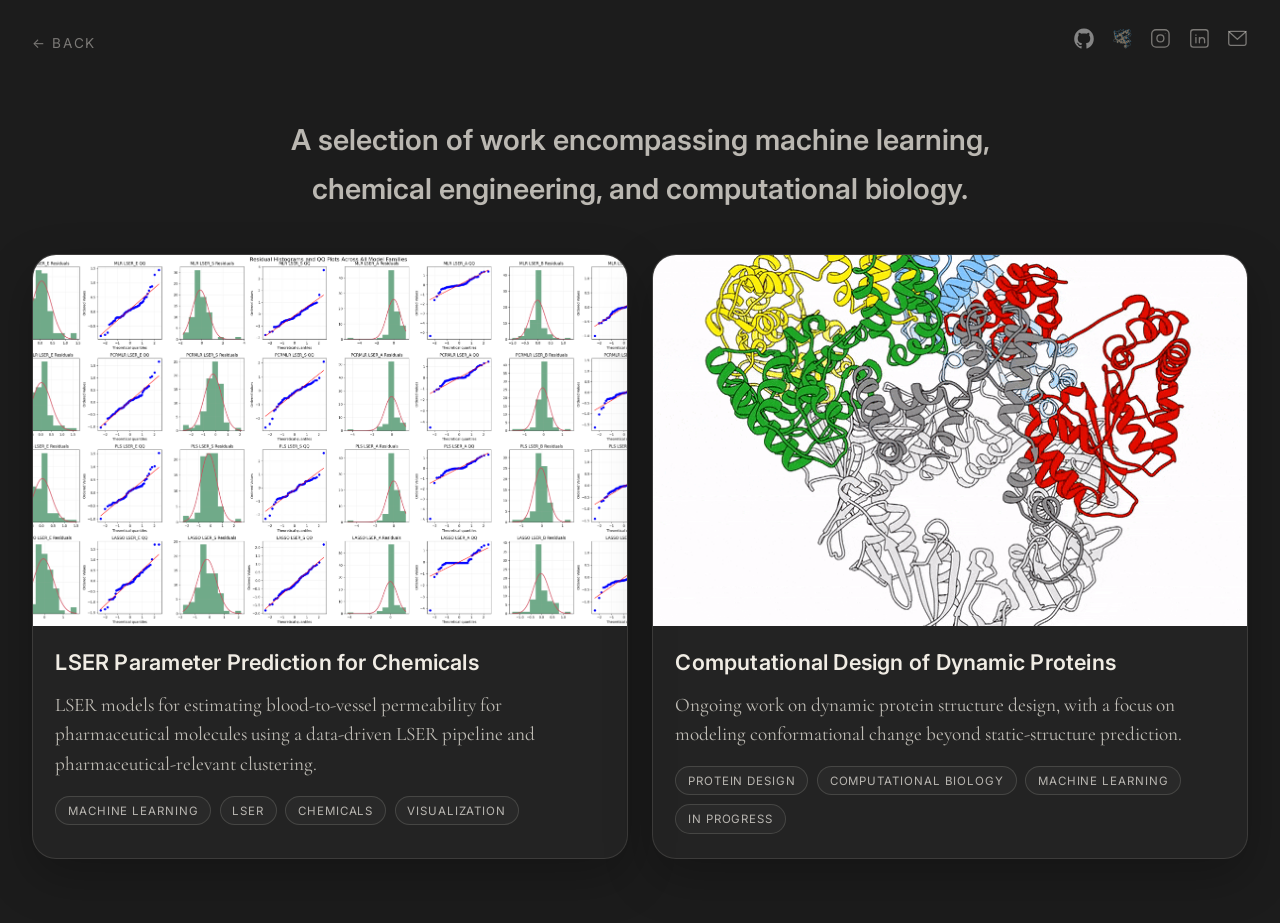
==== commit 66dc0aee: "." ====
--- a/projects/index.html
+++ b/projects/index.html
@@ -37,7 +37,7 @@
           ></iframe>
         </div>
         <div class="project-card-body">
-          <h2 class="project-card-title">LSER parameter prediction for chemicals</h2>
+          <h2 class="project-card-title">LSER Parameter Prediction for Chemicals</h2>
           <p class="project-card-description">
             LSER models for estimating blood-to-vessel permeability for pharmaceutical molecules using a data-driven LSER pipeline and pharmaceutical-relevant clustering.
           </p>
